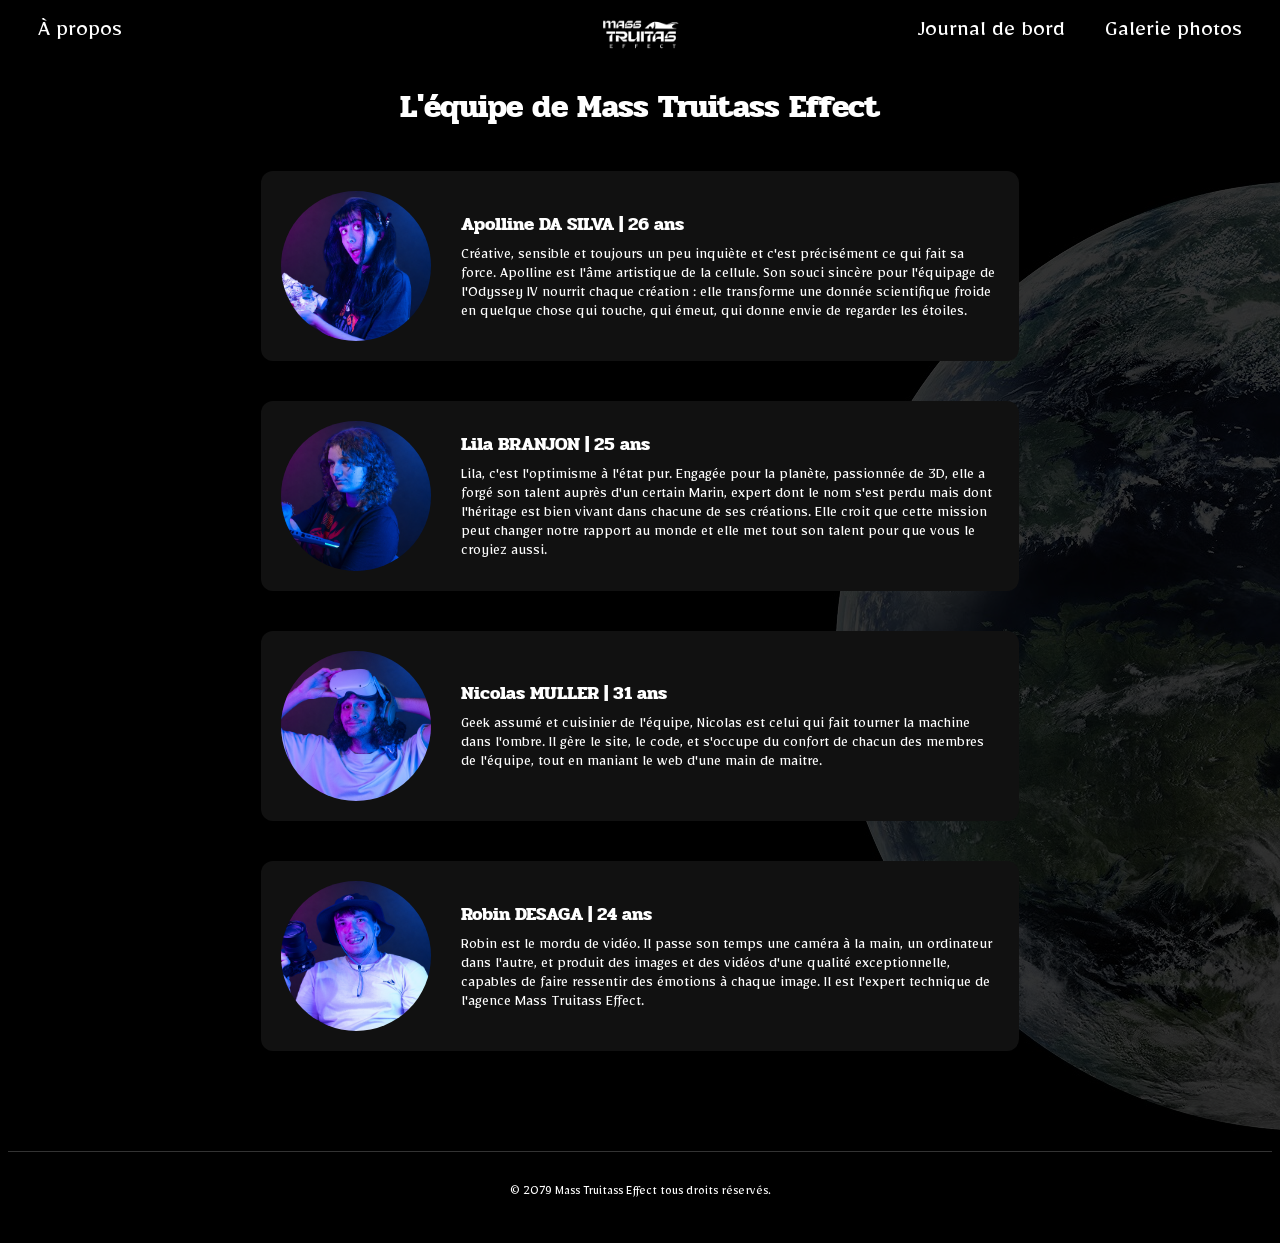
==== aPropos.html @ 5c40f595 "Premier push du site / Vitrine / Photos / Journal Premier push du site fait préalablement en local. " ====
<!DOCTYPE html>
<html lang="fr">

<head>
    <meta charset="UTF-8">
    <meta name="viewport" content="width=device-width, initial-scale=1.0">
    <meta name="author" content="Nicolas Muller">

    <link rel="stylesheet" href="css/nav.css">
    <link rel="stylesheet" href="css/aPropos.css">
    <link rel="stylesheet" href="css/footer.css">
    <title>A propos MTE</title>
</head>

<body>
    <nav>
    <div class="nav-gauche">
        <a href="aPropos.html">À propos</a>
    </div>
    <div class="nav-centre">
        <a href="index.html"><img src="medias/logo2Nav.png" alt="logo MTE"></a>
    </div>
    <div class="nav-droite">
        <a href="journal.html">Journal de bord</a>
        <a href="photos.html">Galerie photos</a>
    </div>
    <button class="burger" onclick="toggleMenu()">☰</button>
    <div class="nav-mobile" id="navLiens">
        <a href="aPropos.html">À propos</a>
        <a href="journal.html">Journal de bord</a>
        <a href="index.html"><img src="medias/logo2Nav.png" alt="logo MTE"></a>
        <a href="photos.html">Galerie photos</a>
    </div>
</nav>

<script>
    function toggleMenu() {
        document.getElementById('navLiens').classList.toggle('actif');
    }
</script>




    <header>
        <h1>L'équipe de Mass Truitass Effect</h1>
    </header>


    <figure class="bg-img"><img src="medias/MTE.png" alt=""></figure>
    <div class="equipe">

        <div class="membre">
            <img src="medias/apolline.png" alt="Apolline DA SILVA">
            <div>
                <h3>Apolline DA SILVA | 26 ans</h3>
                <p>
                    Créative, sensible et toujours un peu inquiète et c'est précisément
                    ce qui fait sa force. Apolline est l'âme artistique de la cellule.
                    Son souci sincère pour l'équipage de l'Odyssey IV nourrit chaque
                    création : elle transforme une donnée scientifique froide en quelque
                    chose qui touche, qui émeut, qui donne envie de regarder les étoiles.
                </p>
            </div>
        </div>

        <div class="membre">
            <img src="medias/lila.png" alt="Lila BRANJON">
            <div>
                <h3>Lila BRANJON | 25 ans</h3>
                <p>
                    Lila, c'est l'optimisme à l'état pur. Engagée pour la planète,
                    passionnée de 3D, elle a forgé son talent auprès d'un certain Marin,
                    expert dont le nom s'est perdu mais dont l'héritage est bien vivant
                    dans chacune de ses créations. Elle croit que cette mission peut
                    changer notre rapport au monde et elle met tout son talent pour
                    que vous le croyiez aussi.
                </p>
            </div>
        </div>

        <div class="membre">
            <img src="medias/nicolas.png" alt="Nicolas MULLER">
            <div>
                <h3>Nicolas MULLER | 31 ans</h3>
                <p>
                    Geek assumé et cuisinier de l'équipe, Nicolas est celui qui fait
                    tourner la machine dans l'ombre. Il gère le site, le code, et
                    s'occupe du confort de chacun des membres de l'équipe, tout en maniant le web d'une main de maitre.
                </p>
            </div>
        </div>

        <div class="membre">
            <img src="medias/robin.png" alt="Robin DESAGA">
            <div>
                <h3>Robin DESAGA | 24 ans</h3>
                <p>
                    Robin est le mordu de vidéo. Il passe son temps une caméra à la main,
                    un ordinateur dans l'autre, et produit des images et des vidéos d'une
                    qualité exceptionnelle, capables de faire ressentir des émotions à chaque
                    image. Il est l'expert technique de l'agence Mass Truitass Effect.
                </p>
            </div>
        </div>

    </div>


    <footer>
        <p>© 2079 Mass Truitass Effect tous droits réservés.</p>
    </footer>

</body>

</html>
---- css/nav.css ----
@import url('https://fonts.googleapis.com/css2?family=Mirza:wght@400;500;600;700&family=Pridi:wght@200;300;400;500;600;700&display=swap');

:root {
    --color-bg: #000;
    --color-text: #fff;
}

body {
    background-color: var(--color-bg);
    color: var(--color-text);
}

h1, h2, h3, h4, h5, h6 {
    font-family: 'Pridi', cursive;
    color: var(--color-text);
}

p, a {
    font-family: 'Mirza', cursive;
    color: var(--color-text);
}

a {
    text-decoration: none;
}

/* NAV DESKTOP */
nav {
    display: grid;
    grid-template-columns: 1fr auto 1fr;
    align-items: center;
    padding: 0 20px;
    margin-bottom: 20px;
}

.nav-gauche {
    display: flex;
    gap: 20px;
    justify-content: flex-start;
    align-items: center;
}

.nav-centre {
    display: flex;
    justify-content: center;
    align-items: center;
}

.nav-droite {
    display: flex;
    gap: 20px;
    justify-content: flex-end;
    align-items: center;
}

nav a {
    padding: 10px;
    border-radius: 5px;
    transition: background-color 0.3s ease;
    font-size: 1.5em;
}

nav img {
    width: 80px;
    display: block;
}

/* BURGER */
.burger {
    display: none;
    background: none;
    border: none;
    color: var(--color-text);
    font-size: 2em;
    cursor: pointer;
    padding: 10px;
}
.nav-mobile {
    display: none;
}

/* NAV MOBILE */
@media (max-width: 768px) {
    nav {
        grid-template-columns: 1fr auto;
    }

    .nav-gauche, .nav-droite {
        display: none;
    }

    .nav-centre {
        justify-content: flex-start;
    }

    .burger {
        display: block;
    }

    .nav-mobile {
        display: none;
        flex-direction: column;
        align-items: center;
        gap: 16px;
        width: 100%;
        padding: 20px 0;
        grid-column: 1 / -1;
    }

    .nav-mobile.actif {
        display: flex;
    }

    nav a {
        font-size: 1.2em;
    }

    nav img {
        width: 60px;
    }
}
---- css/aPropos.css ----
header {
    text-align: center;
}

header h2 {
    margin-top: 0;
}

header h1 {
    margin-bottom: 0;
}
.bg-img{
    position: absolute;
    top: 100px;
    right: -800px;
    z-index: -2;
    filter: opacity(20%);
}

.equipe {
    width: 60%;
    display: flex;
    justify-content: center;
    flex-direction: column;
    gap: 40px;
    padding: 40px;
    margin: 0 auto;
}

.membre {
    display: flex;
    flex-direction: row;
    align-items: center;
    gap: 30px;
    background-color: #111;
    border-radius: 12px;
    padding: 20px;
}

.membre img {
    width: 150px;
    height: 150px;
    object-fit: cover;
    object-position: center top;
    border-radius: 50%;
    flex-shrink: 0;
}

.membre h3 {
    margin-top: 0;
    margin-bottom: 10px;
}

.membre p {
    margin: 0;
}

@media (max-width: 768px) {
    .equipe {
        padding-left: 40px;
        padding-right: 40px;
    }

    .membre {
        flex-direction: column;
        text-align: center;
    }

    .membre img {
        width: 120px;
        height: 120px;
    }
}
---- css/footer.css ----
footer {
    text-align: center;
    padding: 20px;
    margin-top: 60px;
    border-top: 1px solid #333;
    color: #777;
    font-size: 0.85rem;
}
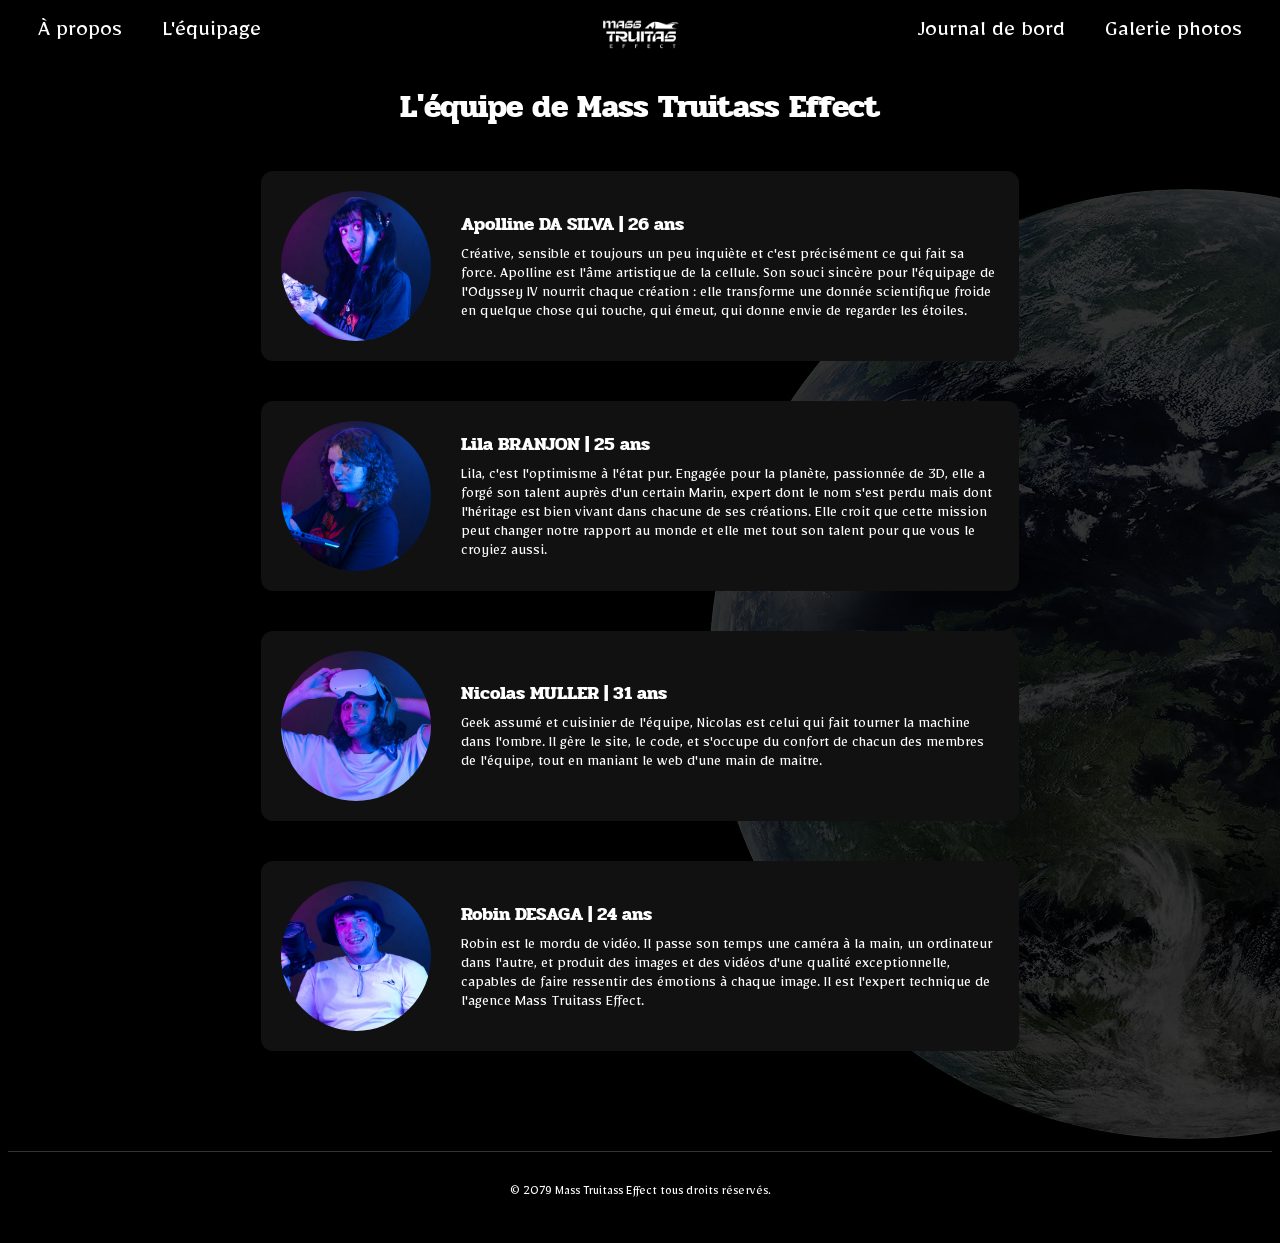
==== commit 7234fa6b: "Réparation du fond de la page "A propos" / Création de la page "Equipage" Réparation du fond de la p" ====
--- a/aPropos.html
+++ b/aPropos.html
@@ -5,7 +5,7 @@
     <meta charset="UTF-8">
     <meta name="viewport" content="width=device-width, initial-scale=1.0">
     <meta name="author" content="Nicolas Muller">
-
+    <link rel="icon" type="image/png" href="medias/logoNav.png">
     <link rel="stylesheet" href="css/nav.css">
     <link rel="stylesheet" href="css/aPropos.css">
     <link rel="stylesheet" href="css/footer.css">
@@ -13,9 +13,10 @@
 </head>
 
 <body>
-    <nav>
+<nav>
     <div class="nav-gauche">
         <a href="aPropos.html">À propos</a>
+        <a href="equipage.html">L'équipage</a>
     </div>
     <div class="nav-centre">
         <a href="index.html"><img src="medias/logo2Nav.png" alt="logo MTE"></a>
@@ -27,17 +28,18 @@
     <button class="burger" onclick="toggleMenu()">☰</button>
     <div class="nav-mobile" id="navLiens">
         <a href="aPropos.html">À propos</a>
+        <a href="equipage.html">L'équipage</a>
+
         <a href="journal.html">Journal de bord</a>
         <a href="index.html"><img src="medias/logo2Nav.png" alt="logo MTE"></a>
         <a href="photos.html">Galerie photos</a>
     </div>
 </nav>
-
-<script>
-    function toggleMenu() {
-        document.getElementById('navLiens').classList.toggle('actif');
-    }
-</script>
+    <script>
+        function toggleMenu() {
+            document.getElementById('navLiens').classList.toggle('actif');
+        }
+    </script>
 
 
 
--- a/css/aPropos.css
+++ b/css/aPropos.css
@@ -1,3 +1,7 @@
+body {
+    overflow-x: hidden;
+    position: relative;
+}
 header {
     text-align: center;
 }
@@ -9,12 +13,13 @@
 header h1 {
     margin-bottom: 0;
 }
-.bg-img{
+.bg-img {
     position: absolute;
     top: 100px;
-    right: -800px;
+    right: 0;
     z-index: -2;
     filter: opacity(20%);
+    width: 60%;
 }
 
 .equipe {
@@ -56,9 +61,15 @@
 }
 
 @media (max-width: 768px) {
+    body {
+    overflow-x: hidden;
+}
+.bg-img{
+    display: none;
+}
     .equipe {
         padding-left: 40px;
-        padding-right: 40px;
+        padding-right: 40px; 
     }
 
     .membre {
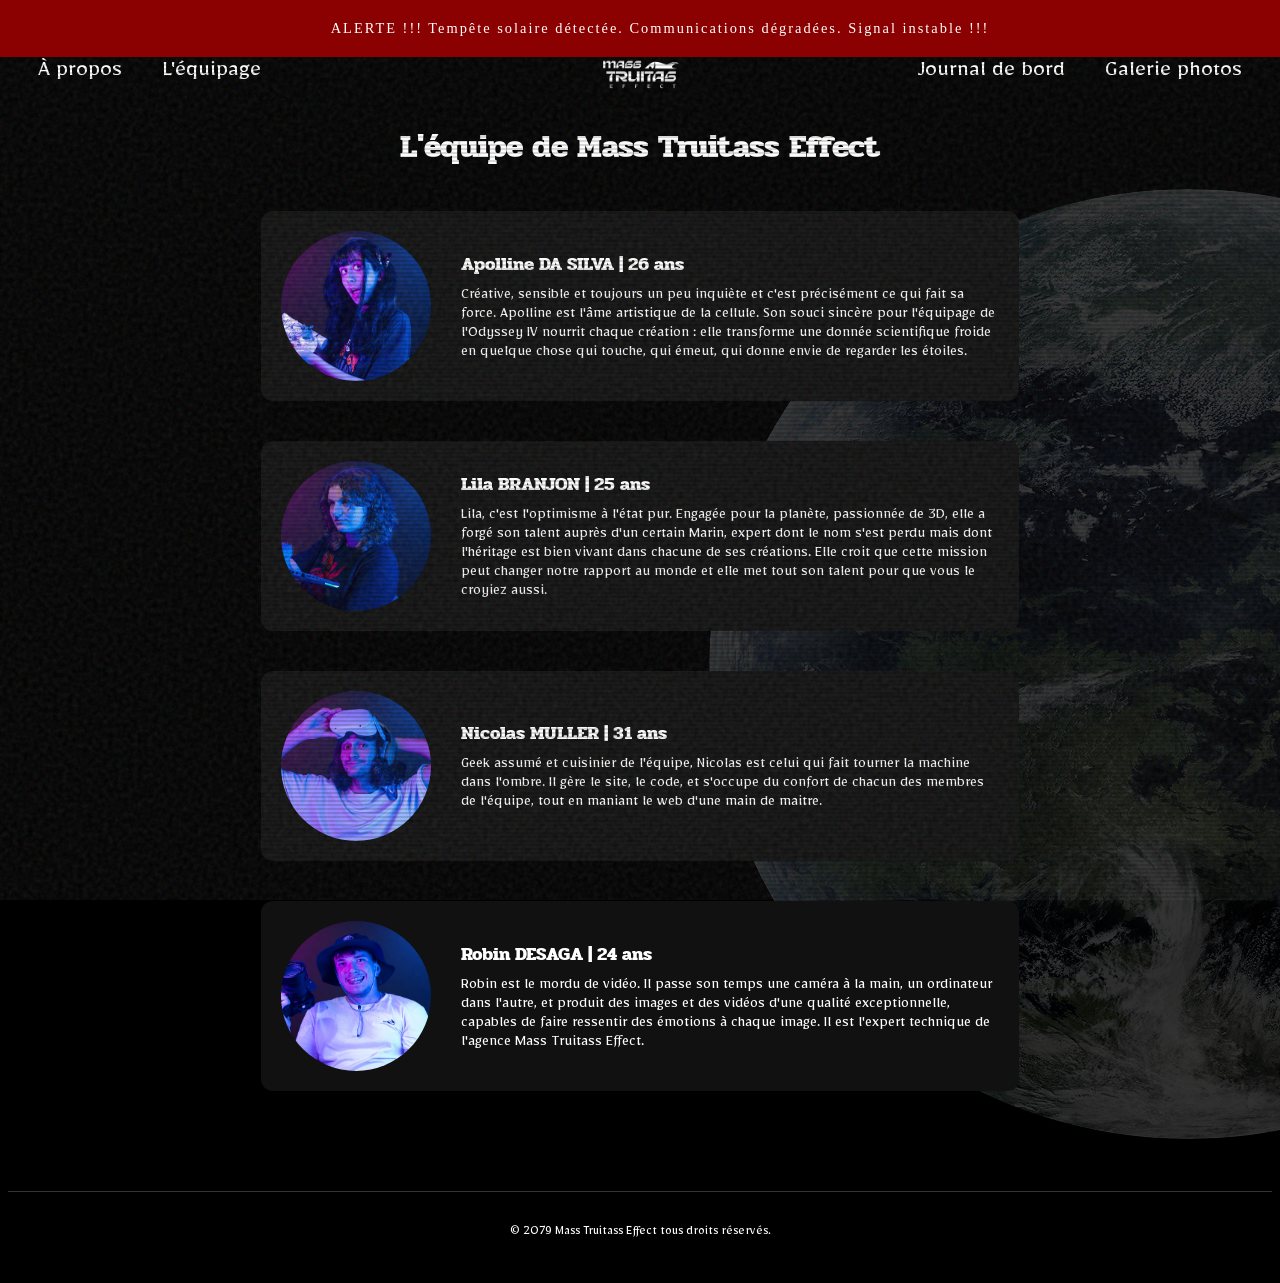
==== commit 81a2f6eb: "Glitch Arriver de la page js et css qui s'occupent ensemble du glitch. Pour activer et desactivé, il" ====
--- a/aPropos.html
+++ b/aPropos.html
@@ -9,6 +9,8 @@
     <link rel="stylesheet" href="css/nav.css">
     <link rel="stylesheet" href="css/aPropos.css">
     <link rel="stylesheet" href="css/footer.css">
+    <link rel="stylesheet" href="css/tempeteSolaire.css">
+
     <title>A propos MTE</title>
 </head>
 
@@ -113,6 +115,7 @@
         <p>© 2079 Mass Truitass Effect tous droits réservés.</p>
     </footer>
 
+    <script src="js/tempeteSolaire.js" defer></script>
 </body>
 
 </html>
--- a/css/tempeteSolaire.css
+++ b/css/tempeteSolaire.css
@@ -0,0 +1,83 @@
+/* Static overlay */
+body.mode-degrade::before {
+    content: '';
+    position: fixed;
+    top: 0;
+    left: 0;
+    width: 100%;
+    height: 100%;
+    z-index: 9998;
+    pointer-events: none;
+    background-image: url("data:image/svg+xml,%3Csvg viewBox='0 0 200 200' xmlns='http://www.w3.org/2000/svg'%3E%3Cfilter id='noise'%3E%3CfeTurbulence type='fractalNoise' baseFrequency='0.9' numOctaves='4' stitchTiles='stitch'/%3E%3C/filter%3E%3Crect width='100%25' height='100%25' filter='url(%23noise)' opacity='0.3'/%3E%3C/svg%3E");
+    opacity: 0.35;
+    animation: static 0.3s steps(3) infinite;
+}
+
+
+
+/* Scan lines */
+body.mode-degrade::after {
+    content: '';
+    position: fixed;
+    top: 0;
+    left: 0;
+    width: 100%;
+    height: 100%;
+    z-index: 9997;
+    pointer-events: none;
+    background: repeating-linear-gradient(
+        0deg,
+        transparent,
+        transparent 2px,
+        rgba(0, 0, 0, 0.15) 2px,
+        rgba(0, 0, 0, 0.15) 4px
+    );
+}
+
+/* Animation static */
+@keyframes static {
+    0%   { transform: translateX(0) translateY(0); opacity: 0.35; }
+    20%  { transform: translateX(-3px) translateY(1px); opacity: 0.4; }
+    40%  { transform: translateX(3px) translateY(-2px); opacity: 0.25; }
+    60%  { transform: translateX(-2px) translateY(2px); opacity: 0.38; }
+    80%  { transform: translateX(2px) translateY(-1px); opacity: 0.3; }
+    100% { transform: translateX(0) translateY(0); opacity: 0.35; }
+}
+/* Glitch sur les titres */
+body.mode-degrade h1,
+body.mode-degrade h2 {
+    animation: glitch 3s infinite;
+}
+
+@keyframes glitch {
+    0%   { transform: translate(0); }
+    92%  { transform: translate(0); }
+    93%  { transform: translate(-3px, 1px); clip-path: inset(10% 0 80% 0); }
+    94%  { transform: translate(3px, -1px); clip-path: inset(60% 0 20% 0); }
+    95%  { transform: translate(0); clip-path: none; }
+    97%  { transform: translate(-2px, 0); }
+    98%  { transform: translate(2px, 0); }
+    100% { transform: translate(0); }
+}
+
+/* Bandeau */
+.bandeau-alerte {
+    position: fixed;
+    top: 0;
+    left: 0;
+    width: 100%;
+    background-color: #8b0000;
+    color: #fff;
+    text-align: center;
+    padding: 20px;
+    font-size: 0.9rem;
+    z-index: 9999;
+    animation: clignoter 2s infinite;
+    letter-spacing: 2px;
+}
+
+@keyframes clignoter {
+    0%   { opacity: 1; }
+    50%  { opacity: 0.6; }
+    100% { opacity: 1; }
+}
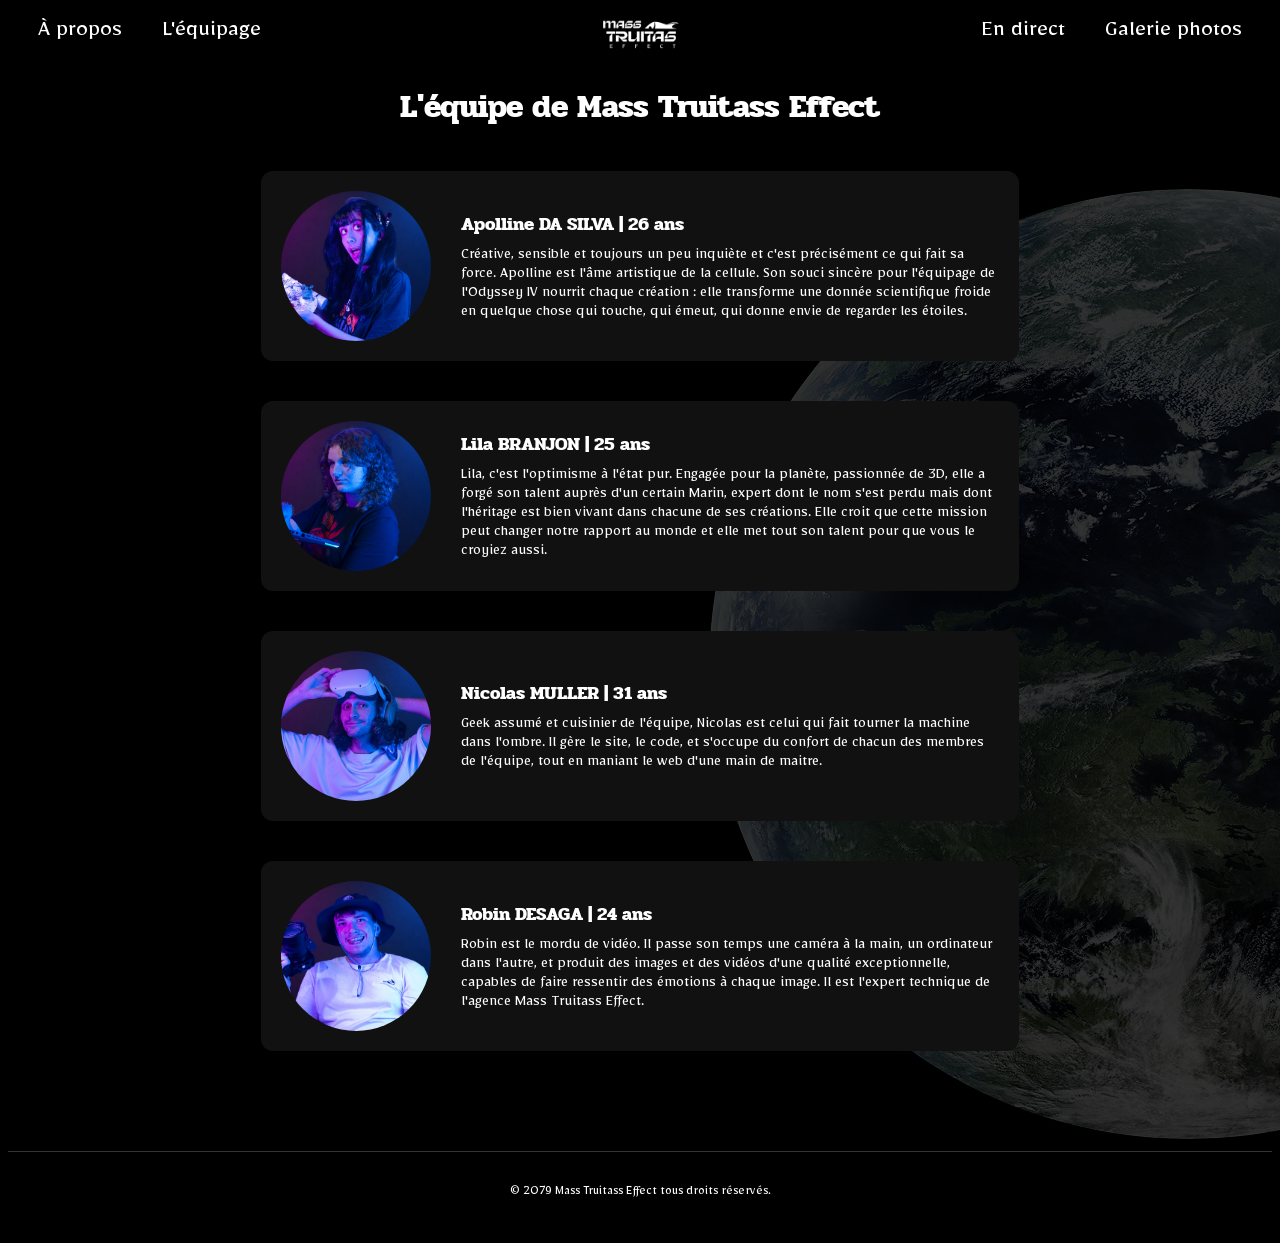
==== commit d35b9bf1: "page direct eva radar page direct eva radar" ====
--- a/aPropos.html
+++ b/aPropos.html
@@ -15,7 +15,7 @@
 </head>
 
 <body>
-<nav>
+ <nav>
     <div class="nav-gauche">
         <a href="aPropos.html">À propos</a>
         <a href="equipage.html">L'équipage</a>
@@ -24,19 +24,26 @@
         <a href="index.html"><img src="medias/logo2Nav.png" alt="logo MTE"></a>
     </div>
     <div class="nav-droite">
-        <a href="journal.html">Journal de bord</a>
+        <div class="dropdown">
+            <button class="dropdown-btn">En direct</button>
+            <div class="dropdown-menu">
+                <a href="journal.html">Journal de bord</a>
+                <a href="eva.html">Suivi EVA</a>
+            </div>
+        </div>
         <a href="photos.html">Galerie photos</a>
     </div>
     <button class="burger" onclick="toggleMenu()">☰</button>
     <div class="nav-mobile" id="navLiens">
         <a href="aPropos.html">À propos</a>
         <a href="equipage.html">L'équipage</a>
-
         <a href="journal.html">Journal de bord</a>
+        <a href="eva.html">Suivi EVA</a>
         <a href="index.html"><img src="medias/logo2Nav.png" alt="logo MTE"></a>
         <a href="photos.html">Galerie photos</a>
     </div>
 </nav>
+
     <script>
         function toggleMenu() {
             document.getElementById('navLiens').classList.toggle('actif');
--- a/css/nav.css
+++ b/css/nav.css
@@ -65,6 +65,50 @@
     display: block;
 }
 
+/* DROPDOWN */
+.dropdown {
+    position: relative;
+}
+
+.dropdown-btn {
+    background: none;
+    border: none;
+    color: var(--color-text);
+    font-family: 'Mirza', cursive;
+    font-size: 1.5em;
+    cursor: pointer;
+    padding: 10px;
+    border-radius: 5px;
+    transition: background-color 0.3s ease;
+}
+
+.dropdown-menu {
+    display: none;
+    position: absolute;
+    top: 100%;
+    left: 0;
+    background-color: #111;
+    border-radius: 8px;
+    flex-direction: column;
+    min-width: 180px;
+    z-index: 100;
+    overflow: hidden;
+}
+
+.dropdown-menu a {
+    padding: 12px 16px;
+    font-size: 1em;
+    display: block;
+}
+
+.dropdown-menu a:hover {
+    background-color: #222;
+}
+
+.dropdown:hover .dropdown-menu {
+    display: flex;
+}
+
 /* BURGER */
 .burger {
     display: none;
@@ -75,6 +119,7 @@
     cursor: pointer;
     padding: 10px;
 }
+
 .nav-mobile {
     display: none;
 }
@@ -118,4 +163,14 @@
     nav img {
         width: 60px;
     }
+
+    .dropdown-btn {
+        font-size: 1.2em;
+    }
+
+    .dropdown-menu {
+        position: static;
+        background-color: transparent;
+        border-radius: 0;
+    }
 }
